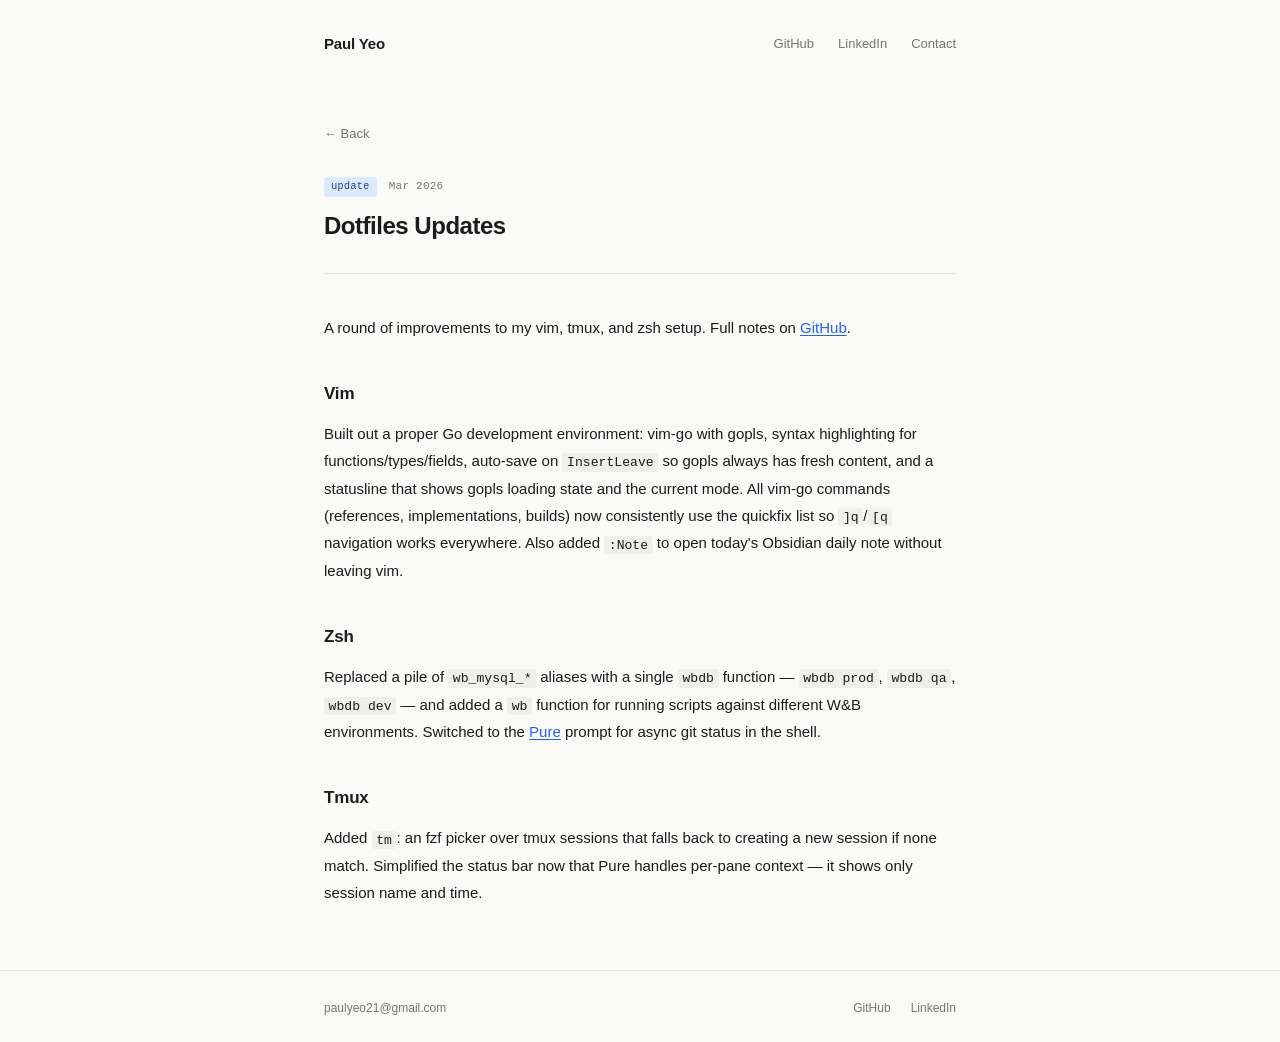
==== entries/dotfiles-updates.html @ 2686ad5d "Add: Dotfiles Updates Co-Authored-By: Claude Sonnet 4.6 <noreply@anthropic.com>" ====
<!DOCTYPE html>
<html lang="en">
<head>
  <meta charset="UTF-8">
  <meta name="viewport" content="width=device-width, initial-scale=1.0">
  <meta name="description" content="Dotfiles Updates">
  <title>Dotfiles Updates — Paul Yeo</title>
  <link rel="stylesheet" href="../css/style.css">
</head>
<body>

  <header>
    <div class="container">
      <a href="../index.html" class="wordmark">Paul Yeo</a>
      <nav>
        <a href="https://github.com/paulyeo21" target="_blank" rel="noopener">GitHub</a>
        <a href="https://linkedin.com/in/paulyeo" target="_blank" rel="noopener">LinkedIn</a>
        <a href="mailto:paulyeo21@gmail.com">Contact</a>
      </nav>
    </div>
  </header>

  <main>
    <div class="container">

      <a href="../index.html" class="back-link">← Back</a>

      <div class="entry-header">
        <div class="entry-meta">
          <span class="tag tag-update">update</span>
          <span class="entry-date">Mar 2026</span>
        </div>
        <h1 class="entry-page-title">Dotfiles Updates</h1>
      </div>

      <div class="prose">
        <p>
          A round of improvements to my vim, tmux, and zsh setup.
          Full notes on <a href="https://github.com/paulyeo21/dotfiles" target="_blank" rel="noopener">GitHub</a>.
        </p>

        <h2>Vim</h2>
        <p>
          Built out a proper Go development environment: vim-go with gopls,
          syntax highlighting for functions/types/fields, auto-save on
          <code>InsertLeave</code> so gopls always has fresh content, and a
          statusline that shows gopls loading state and the current mode.
          All vim-go commands (references, implementations, builds) now
          consistently use the quickfix list so <code>]q</code>/<code>[q</code>
          navigation works everywhere. Also added <code>:Note</code> to open
          today's Obsidian daily note without leaving vim.
        </p>

        <h2>Zsh</h2>
        <p>
          Replaced a pile of <code>wb_mysql_*</code> aliases with a single
          <code>wbdb</code> function — <code>wbdb prod</code>, <code>wbdb qa</code>,
          <code>wbdb dev</code> — and added a <code>wb</code> function for running
          scripts against different W&B environments. Switched to the
          <a href="https://github.com/sindresorhus/pure" target="_blank" rel="noopener">Pure</a>
          prompt for async git status in the shell.
        </p>

        <h2>Tmux</h2>
        <p>
          Added <code>tm</code>: an fzf picker over tmux sessions that falls back
          to creating a new session if none match. Simplified the status bar now
          that Pure handles per-pane context — it shows only session name and time.
        </p>
      </div>

    </div>
  </main>

  <footer>
    <div class="container">
      <a href="mailto:paulyeo21@gmail.com">paulyeo21@gmail.com</a>
      <div class="footer-links">
        <a href="https://github.com/paulyeo21" target="_blank" rel="noopener">GitHub</a>
        <a href="https://linkedin.com/in/paulyeo" target="_blank" rel="noopener">LinkedIn</a>
      </div>
    </div>
  </footer>

</body>
</html>
---- css/style.css ----
*, *::before, *::after {
  box-sizing: border-box;
  margin: 0;
  padding: 0;
}

[hidden] { display: none !important; }

:root {
  --bg: #fafaf9;
  --fg: #1c1c1c;
  --fg-muted: #767676;
  --border: #e5e5e5;
  --accent: #2563eb;
  --max-w: 680px;
  --font-sans: -apple-system, BlinkMacSystemFont, 'Segoe UI', Helvetica, Arial, sans-serif;
  --font-mono: 'SF Mono', 'Fira Mono', 'Consolas', monospace;
}

html {
  font-size: 16px;
  -webkit-font-smoothing: antialiased;
}

body {
  background: var(--bg);
  color: var(--fg);
  font-family: var(--font-sans);
  line-height: 1.6;
  min-height: 100vh;
  display: flex;
  flex-direction: column;
}

a {
  color: inherit;
  text-decoration: none;
}

/* ── Layout ─────────────────────────────────────── */

.container {
  max-width: var(--max-w);
  margin: 0 auto;
  padding: 0 1.5rem;
  width: 100%;
}

/* ── Header ─────────────────────────────────────── */

header {
  padding: 2rem 0;
}

header .container {
  display: flex;
  justify-content: space-between;
  align-items: center;
}

.wordmark {
  font-weight: 600;
  font-size: 0.9375rem;
  letter-spacing: -0.01em;
  transition: opacity 0.15s;
}

.wordmark:hover {
  opacity: 0.6;
}

nav {
  display: flex;
  gap: 1.5rem;
  align-items: center;
}

nav a {
  font-size: 0.8125rem;
  color: var(--fg-muted);
  transition: color 0.15s;
}

nav a:hover {
  color: var(--fg);
}

/* ── Main ───────────────────────────────────────── */

main {
  flex: 1;
  padding: 2rem 0 4rem;
}

/* ── Filters ────────────────────────────────────── */

.filters {
  display: flex;
  gap: 0.375rem;
  margin-bottom: 2.5rem;
  flex-wrap: wrap;
}

.filters button {
  background: none;
  border: 1px solid var(--border);
  border-radius: 100px;
  cursor: pointer;
  font-family: var(--font-sans);
  font-size: 0.75rem;
  padding: 0.25rem 0.75rem;
  color: var(--fg-muted);
  transition: all 0.15s;
  line-height: 1.5;
}

.filters button:hover,
.filters button.active {
  background: var(--fg);
  border-color: var(--fg);
  color: var(--bg);
}

/* ── Feed ───────────────────────────────────────── */

.feed {
  list-style: none;
}

.feed-item {
  display: grid;
  grid-template-columns: 6.5rem 1fr;
  gap: 0 2rem;
  padding: 1.625rem 0;
  border-bottom: 1px solid var(--border);
}

.feed-item:first-child {
  border-top: 1px solid var(--border);
}

.entry-date {
  font-family: var(--font-mono);
  font-size: 0.6875rem;
  color: var(--fg-muted);
  padding-top: 0.2rem;
  letter-spacing: 0.02em;
}

.entry-content {
  display: flex;
  flex-direction: column;
  gap: 0.3rem;
}

/* ── Tags ───────────────────────────────────────── */

.tag {
  display: inline-block;
  font-family: var(--font-mono);
  font-size: 0.625rem;
  padding: 0.1rem 0.45rem;
  border-radius: 3px;
  width: fit-content;
  letter-spacing: 0.04em;
  text-transform: lowercase;
  line-height: 1.7;
}

.tag-blog    { background: #fef3c7; color: #92400e; }
.tag-project { background: #d1fae5; color: #065f46; }
.tag-update  { background: #dbeafe; color: #1e3a8a; }

/* ── Entry title & excerpt ──────────────────────── */

.entry-title {
  font-size: 0.9375rem;
  font-weight: 500;
  line-height: 1.4;
  color: var(--fg);
  transition: opacity 0.15s;
}

.entry-title:hover {
  opacity: 0.55;
}

.entry-excerpt {
  font-size: 0.8125rem;
  color: var(--fg-muted);
  line-height: 1.5;
}

/* ── Footer ─────────────────────────────────────── */

footer {
  padding: 1.75rem 0;
  border-top: 1px solid var(--border);
}

footer .container {
  display: flex;
  justify-content: space-between;
  align-items: center;
}

footer a {
  font-size: 0.75rem;
  color: var(--fg-muted);
  transition: color 0.15s;
}

footer a:hover {
  color: var(--fg);
}

.footer-links {
  display: flex;
  gap: 1.25rem;
}

/* ── Entry page ─────────────────────────────────── */

.back-link {
  display: inline-flex;
  align-items: center;
  gap: 0.3rem;
  font-size: 0.8125rem;
  color: var(--fg-muted);
  margin-bottom: 2rem;
  transition: color 0.15s;
}

.back-link:hover {
  color: var(--fg);
}

.entry-header {
  margin-bottom: 2.5rem;
  padding-bottom: 2rem;
  border-bottom: 1px solid var(--border);
}

.entry-meta {
  display: flex;
  align-items: center;
  gap: 0.75rem;
  margin-bottom: 0.875rem;
}

.entry-meta .entry-date {
  padding-top: 0;
}

.entry-page-title {
  font-size: 1.5rem;
  font-weight: 600;
  line-height: 1.25;
  letter-spacing: -0.02em;
}

/* ── Prose ──────────────────────────────────────── */

.prose {
  font-size: 0.9375rem;
  line-height: 1.8;
  color: var(--fg);
}

.prose p + p {
  margin-top: 1.25em;
}

.prose h2 {
  font-size: 1.0625rem;
  font-weight: 600;
  margin-top: 2.25em;
  margin-bottom: 0.6em;
  letter-spacing: -0.01em;
}

.prose h3 {
  font-size: 0.9375rem;
  font-weight: 600;
  margin-top: 1.75em;
  margin-bottom: 0.5em;
}

.prose a {
  color: var(--accent);
  text-decoration: underline;
  text-underline-offset: 2px;
}

.prose a:hover {
  opacity: 0.75;
}

.prose ul,
.prose ol {
  padding-left: 1.5em;
  margin: 0.75em 0;
}

.prose li + li {
  margin-top: 0.3em;
}

.prose code {
  font-family: var(--font-mono);
  font-size: 0.875em;
  background: #efefed;
  padding: 0.125em 0.35em;
  border-radius: 3px;
}

.prose pre {
  background: #efefed;
  border-radius: 6px;
  padding: 1.25rem;
  overflow-x: auto;
  margin: 1.5em 0;
}

.prose pre code {
  background: none;
  padding: 0;
  font-size: 0.8125rem;
}

.prose blockquote {
  border-left: 3px solid var(--border);
  padding-left: 1.25em;
  margin: 1.5em 0;
  color: var(--fg-muted);
}

/* ── Responsive ─────────────────────────────────── */

@media (max-width: 600px) {
  .feed-item {
    grid-template-columns: 1fr;
    gap: 0.5rem;
    padding: 1.375rem 0;
  }

  .entry-date {
    font-size: 0.625rem;
  }

  .entry-page-title {
    font-size: 1.25rem;
  }

  footer .container {
    flex-direction: column;
    gap: 0.875rem;
    align-items: flex-start;
  }
}
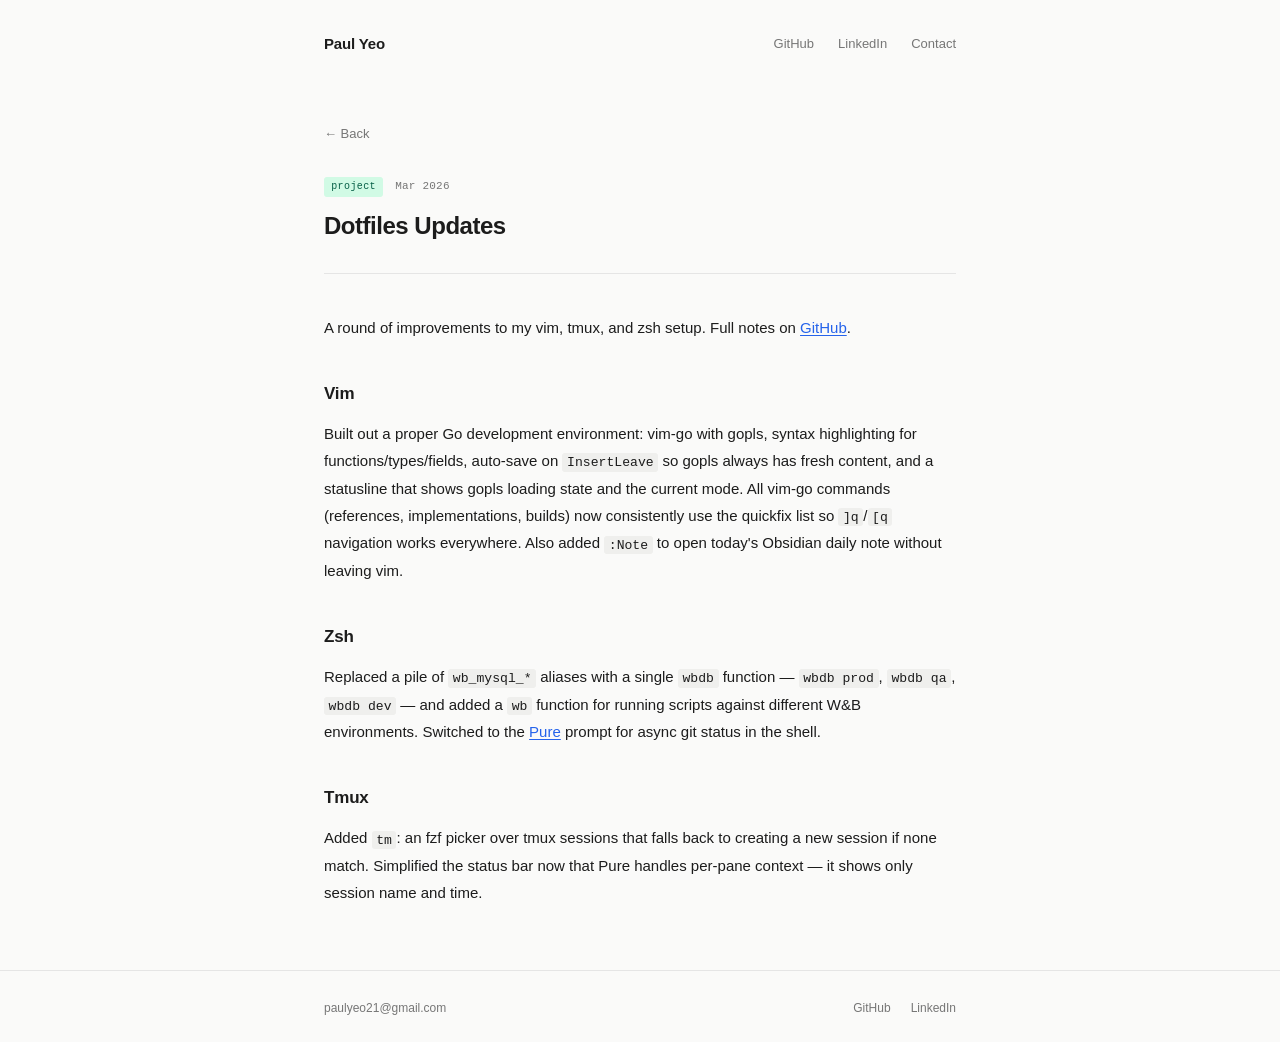
==== commit bd2a0863: "Retag dotfiles entry as project Co-Authored-By: Claude Sonnet 4.6 <noreply@anthropic.com>" ====
--- a/entries/dotfiles-updates.html
+++ b/entries/dotfiles-updates.html
@@ -27,7 +27,7 @@
 
       <div class="entry-header">
         <div class="entry-meta">
-          <span class="tag tag-update">update</span>
+          <span class="tag tag-project">project</span>
           <span class="entry-date">Mar 2026</span>
         </div>
         <h1 class="entry-page-title">Dotfiles Updates</h1>
